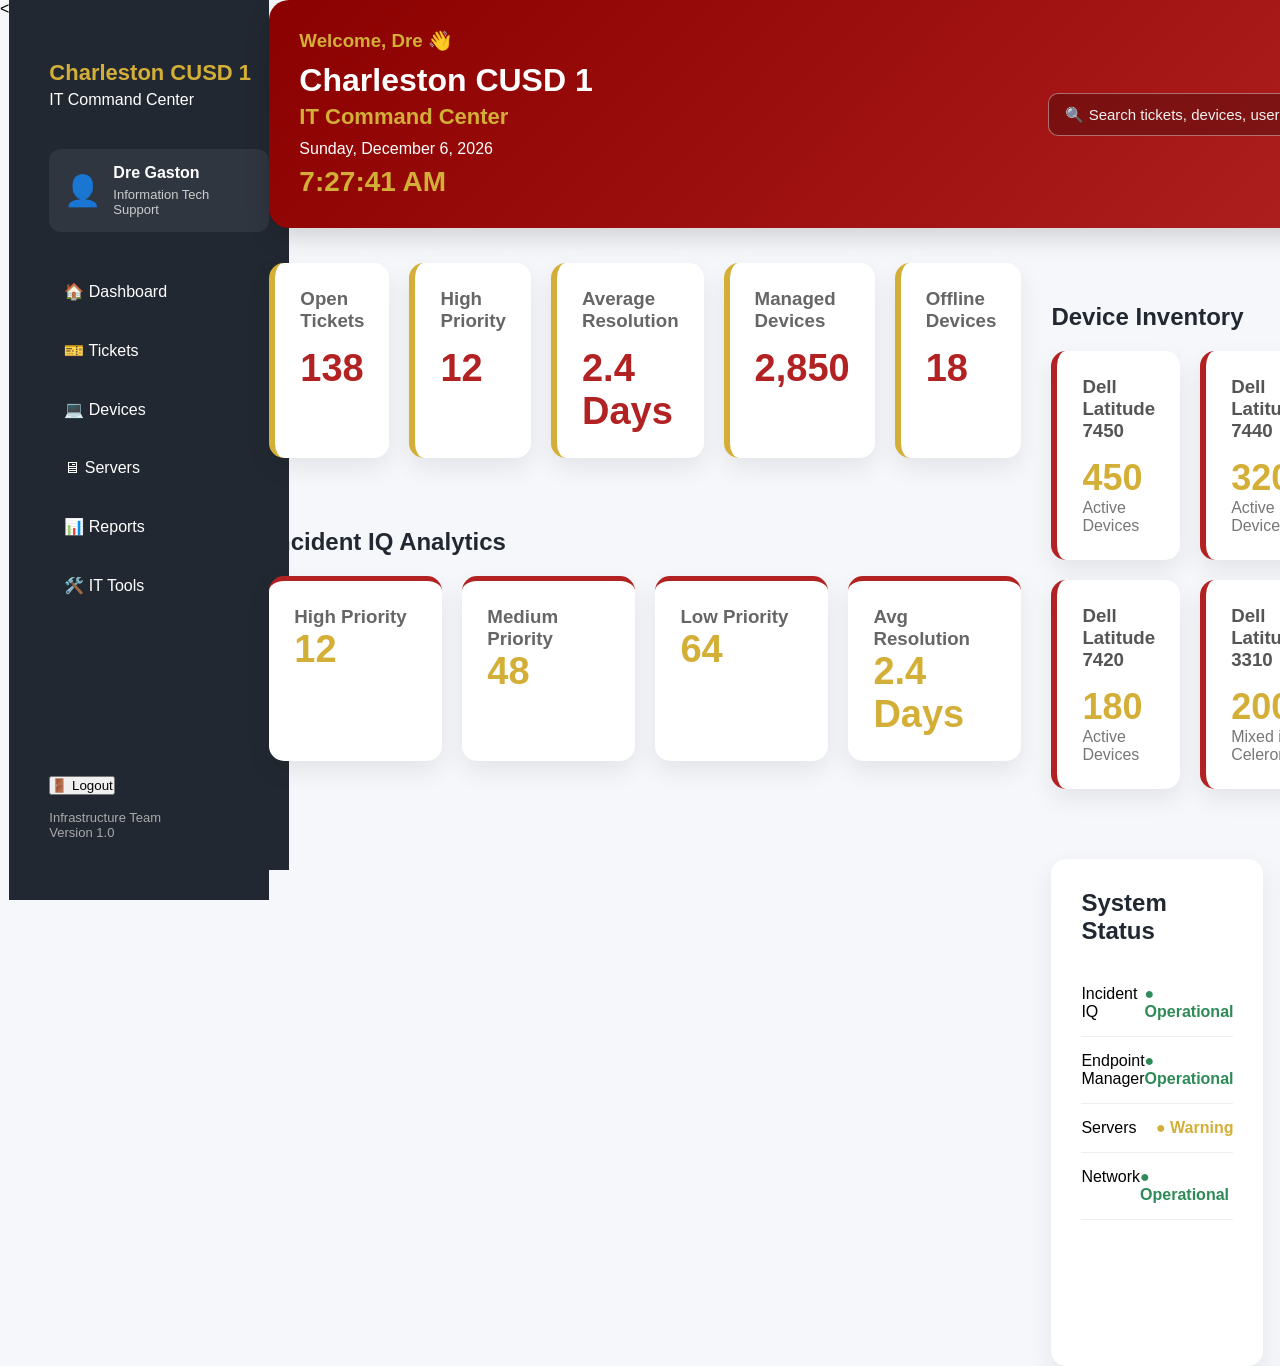
==== dashboard.html @ 1defe6ae "Add files via upload" ====
<<!DOCTYPE html>
<html lang="en">

<head>
    <meta charset="UTF-8">
    <meta name="viewport" content="width=device-width, initial-scale=1.0">
    <title>Charleston CUSD 1 IT Command Center</title>

    <link rel="stylesheet" href="style.css">
</head>

<body>

<div class="sidebar">
<div class="sidebar">

    <div class="brand">

        <h2>Charleston CUSD 1</h2>

        <p>IT Command Center</p>

    </div>
<div class="user-profile">

    <div class="user-icon">
        👤
    </div>

    <div>
        <h3>Dre Gaston</h3>
        <p>Information Tech Support</p>
    </div>

</div>

    
<nav>

    <a href="dashboard.html">
        🏠 Dashboard
    </a>

    <a href="tickets.html">
        🎫 Tickets
    </a>

    <a href="devices.html">
        💻 Devices
    </a>

    <a href="servers.html">
        🖥 Servers
    </a>

    <a href="reports.html">
        📊 Reports
    </a>
  <a href="it-tools.html">
    🛠️ IT Tools
</a>

</a>

    </a>


</nav>
       

    


  <div class="sidebar-footer">

    <button class="logout-btn" onclick="logout()">

        🚪 Logout

    </button>


    <br><br>

    Infrastructure Team

    <br>

    Version 1.0

</div>


</div>
    
</div>

<div class="main">

<header class="top-header">

    <div class="header-left">

        <h3>Welcome, Dre 👋</h3>

        <h1>Charleston CUSD 1</h1>
        <h2>IT Command Center</h2>

        <p id="currentDate"></p>

        <h2 id="liveClock"></h2>

    </div>


    <div class="header-right">

        <input 
            type="text" 
            class="search-box" 
            placeholder="🔍 Search tickets, devices, users..."
        >


        <button class="notify-btn">

            🔔 3

        </button>


    </div>


</header>
        

    </header>

   <div class="dashboard-layout">

    <div class="left-column">


        <div class="cards">

            <div class="card">
                <h3>Open Tickets</h3>
                <h1>138</h1>
            </div>

            <div class="card">
                <h3>High Priority</h3>
                <h1>12</h1>
            </div>

            <div class="card">
                <h3>Average Resolution</h3>
                <h1>2.4 Days</h1>
            </div>

            <div class="card">
                <h3>Managed Devices</h3>
                <h1>2,850</h1>
            </div>

            <div class="card">
                <h3>Offline Devices</h3>
                <h1>18</h1>
            </div>

        </div>



        <section class="analytics">

            <h2>Incident IQ Analytics</h2>

            <div class="analytics-grid">

                <div class="analytics-card">
                    <h3>High Priority</h3>
                    <h1>12</h1>
                </div>

                <div class="analytics-card">
                    <h3>Medium Priority</h3>
                    <h1>48</h1>
                </div>

                <div class="analytics-card">
                    <h3>Low Priority</h3>
                    <h1>64</h1>
                </div>

                <div class="analytics-card">
                    <h3>Avg Resolution</h3>
                    <h1>2.4 Days</h1>
                </div>

            </div>

        </section>


    </div>



    <div class="right-column">


        <section class="devices side-panel">

            <h2>Device Inventory</h2>

            <div class="device-grid">

                <div class="device-card">
                    <h3>Dell Latitude 7450</h3>
                    <h1>450</h1>
                    <p>Active Devices</p>
                </div>

                <div class="device-card">
                    <h3>Dell Latitude 7440</h3>
                    <h1>320</h1>
                    <p>Active Devices</p>
                </div>

                <div class="device-card">
                    <h3>Dell Latitude 7430</h3>
                    <h1>250</h1>
                    <p>Active Devices</p>
                </div>

                <div class="device-card">
                    <h3>Dell Latitude 7420</h3>
                    <h1>180</h1>
                    <p>Active Devices</p>
                </div>

                <div class="device-card">
                    <h3>Dell Latitude 3310</h3>
                    <h1>200</h1>
                    <p>Mixed i3 / Celeron</p>
                </div>

                <div class="device-card">
                    <h3>Dell Latitude 3140</h3>
                    <h1>60</h1>
                    <p>Active Devices</p>
                </div>

            </div>

        </section>



        <section class="operations">

            <div class="status-panel">

                <h2>System Status</h2>

                <div class="status-item">
                    <span>Incident IQ</span>
                    <strong class="online">● Operational</strong>
                </div>

                <div class="status-item">
                    <span>Endpoint Manager</span>
                    <strong class="online">● Operational</strong>
                </div>

                <div class="status-item">
                    <span>Servers</span>
                    <strong class="warning">● Warning</strong>
                </div>

                <div class="status-item">
                    <span>Network</span>
                    <strong class="online">● Operational</strong>
                </div>

            </div>


            <div class="activity-panel">

                <h2>Recent Activity</h2>

                <div class="activity">
                    <span>💻</span>
                    <p>
                    Dell Latitude Repair Completed - Library
                    <br>
                    <small>10 minutes ago</small>
                    </p>
                </div>

                <div class="activity">
                    <span>🔑</span>
                    <p>
                    Password reset completed
                    <br>
                    <small>25 minutes ago</small>
                    </p>
                </div>

                <div class="activity">
                    <span>🌐</span>
                    <p>
                    Network switch updated
                    <br>
                    <small>1 hour ago</small>
                    </p>
                </div>

            </div>

        </section>


    </div>

</div>


    </div>

</section>

    </div>


</section>

    </div>


</section>

</div>
 
        

</div>

<script>

function updateClock(){

    const now = new Date();


    document.getElementById("currentDate").innerHTML =

        now.toLocaleDateString("en-US", {

            weekday:"long",

            year:"numeric",

            month:"long",

            day:"numeric"

        });



    document.getElementById("liveClock").innerHTML =

        now.toLocaleTimeString("en-US", {

            hour:"numeric",

            minute:"2-digit",

            second:"2-digit"

        });

}


updateClock();


setInterval(updateClock,1000);


</script>

</body>
<!-- Your existing dashboard sections above -->


<section class="quick-actions">

<h2>Quick Actions</h2>

<div class="action-grid">

    <div class="action-card">
        <h3>🔑 Password Reset</h3>
        <p>Quick user account assistance</p>
        <button>Open</button>
    </div>


    <div class="action-card">
        <h3>💻 Deploy Software</h3>
        <p>Push applications to devices</p>
        <button>Open</button>
    </div>


    <div class="action-card">
        <h3>🎫 Create Ticket</h3>
        <p>Submit IT support request</p>
        <button>Open</button>
    </div>

<div class="action-card">
    <h3>🖥 Remote Support</h3>
    <p>Connect to user device</p>
    <button>Open</button>
</div>


</body>
</html>
---- style.css ----
*{
    margin:0;
    padding:0;
    box-sizing:border-box;
    font-family:Arial, Helvetica, sans-serif;
}

body{

    display:flex;

    background:#F5F7FA;

}

/* SIDEBAR */

.sidebar{

    width:260px;

    height:100vh;

    background:#222831;

    color:white;

    padding:30px;

}

.sidebar h2{

    color:#D4AF37;

    margin-bottom:5px;

}

.subtitle{

    color:#dddddd;

    margin-bottom:40px;

}

.sidebar ul{

    list-style:none;

}

.sidebar li{

    padding:16px;

    margin-bottom:10px;

    border-radius:10px;

    cursor:pointer;

    transition:.3s;

}

.sidebar li:hover{

    background:#B22222;

}

.active{

    background:#B22222;

}

.container {
    display: flex;
    flex-wrap: wrap;
}

header{

    margin-bottom:40px;

}

header h1{

    color:#222831;

}

header p{

    color:#666;

}

/* CARDS */

.cards{

    display:grid;

    grid-template-columns:repeat(5,1fr);

    gap:20px;

}

.card{

    background:white;

    border-left:6px solid #D4AF37;

    border-radius:15px;

    padding:25px;

    box-shadow:0 10px 25px rgba(0,0,0,.08);

}

.card h3{

    color:#666;

    margin-bottom:15px;

}

.card h1{

    color:#B22222;

    font-size:38px;

}/* TOP HEADER */

.top-header{

    display:flex;

    justify-content:space-between;

    align-items:center;

    margin-bottom:35px;

    background:linear-gradient(135deg,#8B0000,#B22222);

    padding:30px;

    border-radius:20px;

    box-shadow:0 10px 25px rgba(0,0,0,.15);

}


.top-header h1 {

    color:white;

    margin-bottom:5px;

}


.top-header p {

    color:white;

}


.header-status {

    display:flex;

    align-items:center;

    gap:10px;

    font-weight:bold;

}


.status-dot {

    width:12px;

    height:12px;

    background:#D4AF37;

    border-radius:50%;

}/* INCIDENT IQ ANALYTICS */


.analytics {

    margin-top:40px;

}


.analytics h2 {

    color:#222831;

    margin-bottom:20px;

}


.analytics-grid {

    display:grid;

    grid-template-columns:repeat(4,1fr);

    gap:20px;

}


.analytics-card {

    background:white;

    padding:25px;

    border-radius:15px;

    border-top:5px solid #B22222;

    box-shadow:0 10px 25px rgba(0,0,0,.08);

}


.analytics-card h3 {

    color:#666;

}


.analytics-card h1 {

    color:#D4AF37;

    font-size:38px;

}


/* CATEGORY BARS */


.ticket-types {

    background:white;

    margin-top:30px;

    padding:30px;

    border-radius:15px;

    box-shadow:0 10px 25px rgba(0,0,0,.08);

}


.bar {

    display:flex;

    align-items:center;

    gap:15px;

    margin:20px 0;

}


.bar span {

    width:100px;

    font-weight:bold;

}


.progress {

    flex:1;

    height:15px;

    background:#eeeeee;

    border-radius:20px;

}


.hardware {

    width:70%;

    height:100%;

    background:#B22222;

    border-radius:20px;

}


.software {

    width:50%;

    height:100%;

    background:#D4AF37;

    border-radius:20px;

}


.network {

    width:35%;

    height:100%;

    background:#222831;

    border-radius:20px;

}/* OPERATIONS SECTION */


.operations {

    display:grid;

    grid-template-columns:1fr 1fr;

    gap:30px;

    margin-top:40px;

}



.status-panel,
.activity-panel {

    background:white;

    padding:30px;

    border-radius:15px;

    box-shadow:0 10px 25px rgba(0,0,0,.08);

}



.status-panel h2,
.activity-panel h2 {

    margin-bottom:25px;

    color:#222831;

}



.status-item {

    display:flex;

    justify-content:space-between;

    padding:15px 0;

    border-bottom:1px solid #eeeeee;

}



.online {

    color:#2e8b57;

}



.warning {

    color:#D4AF37;

}



.activity {

    display:flex;

    gap:15px;

    padding:15px 0;

    border-bottom:1px solid #eeeeee;

}



.activity span {

    font-size:25px;

}



.activity p {

    margin:0;

    color:#333;

}



.activity small {

    color:#777;

}/* DEVICE INVENTORY */


.devices {

    margin-top:40px;

}


.devices h2 {

    margin-bottom:20px;

    color:#222831;

}


.device-grid {

    display:grid;

    grid-template-columns:repeat(2,1fr);

    gap:15px;

}


.device-card {

    background:white;

    padding:25px;

    border-radius:15px;

    border-left:6px solid #B22222;

    box-shadow:0 10px 25px rgba(0,0,0,.08);

}


.device-card h3 {

    color:#555;

    margin-bottom:15px;

}


.device-card h1 {

    color:#D4AF37;

    font-size:36px;

}


.device-card p {

    color:#777;

}.dashboard-layout {

    display:grid;

    grid-template-columns: 1fr 1fr;

    gap:30px;

}


.left-column,
.right-column {

    display:flex;

    flex-direction:column;

    gap:30px;

}/* SIDEBAR UPGRADE */


.sidebar {

    width:260px;

    height:100vh;

    background:#222831;

    padding:30px 20px;

    display:flex;

    flex-direction:column;

}


.brand h2 {

    color:#D4AF37;

    font-size:22px;

}


.brand p {

    color:white;

    margin-top:5px;

    margin-bottom:40px;

}


nav {

    display:flex;

    flex-direction:column;

    gap:10px;

}


nav a {

    color:white;

    text-decoration:none;

    padding:15px;

    border-radius:10px;

    cursor:pointer;

    transition:.3s;

}


nav a:hover {

    background:#B22222;

}


nav .active {

    background:#B22222;

    border-left:5px solid #D4AF37;

}


.sidebar-footer {

    margin-top:auto;

    color:#aaa;

    font-size:13px;

}/* TICKET PAGE */


.ticket-table {

    margin-top:40px;

    background:white;

    padding:30px;

    border-radius:15px;

    box-shadow:0 10px 25px rgba(0,0,0,.08);

}


.ticket-table h2 {

    margin-bottom:20px;

}



table {

    width:100%;

    border-collapse:collapse;

}


th {

    text-align:left;

    padding:15px;

    background:#222831;

    color:white;

}


td {

    padding:15px;

    border-bottom:1px solid #ddd;

}


.high {

    color:#B22222;

    font-weight:bold;

}


.medium {

    color:#D4AF37;

    font-weight:bold;

}


.low {

    color:#2e8b57;

    font-weight:bold;

}/* DEVICE PAGE */


.device-inventory {

    margin-top:40px;

}


.device-grid {

    display:grid;

    grid-template-columns:repeat(3,1fr);

    gap:20px;

}



.health-panel {

    margin-top:40px;

    background:white;

    padding:30px;

    border-radius:15px;

    box-shadow:0 10px 25px rgba(0,0,0,.08);

}



.health-item {

    display:flex;

    justify-content:space-between;

    padding:15px 0;

    border-bottom:1px solid #ddd;

    font-size:18px;

}/* SERVER PAGE */


.server-table {

    margin-top:40px;

    background:white;

    padding:30px;

    border-radius:15px;

    box-shadow:0 10px 25px rgba(0,0,0,.08);

}



.server-health {

    margin-top:40px;

    background:white;

    padding:30px;

    border-radius:15px;

    box-shadow:0 10px 25px rgba(0,0,0,.08);

}/* REPORTS PAGE */


.report-panel {

    margin-top:40px;

    background:white;

    padding:30px;

    border-radius:15px;

    box-shadow:0 10px 25px rgba(0,0,0,.08);

}



.chart {

    height:220px;

    display:flex;

    align-items:end;

    gap:30px;

    margin-top:30px;

}



.chart div {

    width:60px;

    background:#B22222;

    border-radius:10px 10px 0 0;

}



.months {

    display:flex;

    justify-content:space-around;

    margin-top:10px;

}/* LOGIN PAGE */


.login-body {

    height:100vh;

    display:flex;

    justify-content:center;

    align-items:center;

    background:#222831;

}



.login-box {

    background:white;

    width:400px;

    padding:40px;

    border-radius:20px;

    text-align:center;

    box-shadow:0 15px 35px rgba(0,0,0,.3);

}



.login-box h1 {

    color:#B22222;

}



.login-box h2 {

    color:#D4AF37;

    margin-bottom:30px;

}



.login-form {

    display:flex;

    flex-direction:column;

    text-align:left;

}



.login-form label {

    margin-top:15px;

    font-weight:bold;

}



.login-form input {

    padding:12px;

    margin-top:5px;

    border-radius:8px;

    border:1px solid #ccc;

}



.login-form button {

    width:100%;

    margin-top:25px;

    padding:15px;

    background:#B22222;

    color:white;

    border:none;

    border-radius:10px;

    font-size:17px;

    font-weight:bold;

    cursor:pointer;

    transition:.3s;

}


.login-form button:hover {

    background:#D4AF37;

    color:#222831;

}






.login-footer {

    margin-top:25px;

    color:#777;

}/* USER PROFILE */

.user-profile {

    display:flex;

    align-items:center;

    gap:12px;

    margin-bottom:35px;

    padding:15px;

    background:#2f3640;

    border-radius:12px;

}


.user-icon {

    font-size:30px;

}


.user-profile h3 {

    color:white;

    margin:0;

    font-size:16px;

}


.user-profile p {

    color:#ccc;

    margin:5px 0 0;

    font-size:13px;

}/* COMMAND CENTER HEADER */


.top-header{

    display:flex;

    justify-content:space-between;

    align-items:center;

    margin-bottom:35px;

}



.header-left h3{

    margin-bottom:10px;

    color:#D4AF37;

}



.header-left h1{

    margin:0;
    color:white;

}



#currentDate{

    margin-top:10px;

    font-size:16px;

}



#liveClock{

    color:#D4AF37;

    font-size:28px;

    margin-top:8px;

}



.header-right{

    display:flex;

    align-items:center;

    gap:15px;

}



.search-box{

    width:320px;

    padding:12px 16px;

    border-radius:10px;

    border:1px solid rgba(255,255,255,0.4);

    background:rgba(0,0,0,0.25);

    color:white;

    font-size:15px;

}


.search-box::placeholder{

    color:#f1f1f1;

}


.search-box:focus{

    outline:none;

    border-color:#D4AF37;

    box-shadow:0 0 10px rgba(212,175,55,.6);

}



.notify-btn{

    background:#B22222;

    color:white;

    border:none;

    padding:12px 18px;

    border-radius:10px;

    cursor:pointer;

    font-weight:bold;

}


.notify-btn:hover{

    background:#D4AF37;

    color:#222831;

}.header-left h2{

    color:#D4AF37;

    margin-top:5px;

    font-size:22px;

    font-weight:600;

}/* IT TOOLS CENTER */


.tools-section{

    margin-top:30px;

}



.tools-grid{

    display:grid;

    grid-template-columns:repeat(3,1fr);

    gap:20px;

}



.tool-card{

    background:white;

    padding:25px;

    border-radius:15px;

    box-shadow:0 5px 15px rgba(0,0,0,.1);

    transition:.3s;

}



.tool-card:hover{

    transform:translateY(-5px);

}



.tool-card h3{

    color:#8B0000;

}



.tool-card button{

    margin-top:15px;

    background:#D4AF37;

    border:none;

    padding:10px 20px;

    border-radius:8px;

    font-weight:bold;

    cursor:pointer;

}.tool-card{

    background:#ffffff;

    padding:25px;

    border-radius:15px;

    box-shadow:0 5px 15px rgba(0,0,0,.15);

    border-top:5px solid #8B0000;

    transition:.3s;

}


.tool-card:hover{

    transform:translateY(-8px);

    box-shadow:0 10px 25px rgba(139,0,0,.3);

}


.tool-card h3{

    color:#8B0000;

    margin-bottom:10px;

}


.tool-card p{

    color:#555;

}/* IT TOOLS BANNER */


.page-banner{

    display:flex;

    align-items:center;

    gap:20px;

    background:linear-gradient(135deg,#8B0000,#B22222);

    color:white;

    padding:25px;

    border-radius:20px;

    margin-bottom:30px;

}


.banner-icon{

    font-size:50px;

}


.page-banner h1{

    margin:0;

    color:white;

}


.page-banner p{

    margin-top:8px;

    color:#f1f1f1;

}.quick-actions{
    margin-top:30px;
}

.action-grid{
    display:grid;
    grid-template-columns:repeat(4,1fr);
    gap:20px;
}

.action-card{
    background:white;
    padding:20px;
    border-radius:15px;
    border-top:5px solid #8B0000;
    box-shadow:0 5px 15px rgba(0,0,0,.15);
}

.action-card h3{
    color:#8B0000;
}

.action-card button{
    background:#D4AF37;
    border:none;
    padding:10px 18px;
    border-radius:8px;
    cursor:pointer;
    font-weight:bold;
}.tool-card button{

    background:#8B0000;

    color:white;

    border:none;

    padding:12px 20px;

    border-radius:8px;

    font-weight:bold;

    cursor:pointer;

    margin-top:15px;

}


.tool-card button:hover{

    background:#D4AF37;

    color:black;
}footer {
    width: 100%;
    text-align: center;
    padding: 20px;
    margin-top: 40px;
    color: white;
    background: #8B0000;
    box-sizing: border-box;
    clear: both;
}footer {
    width: 100%;
    display: block;
    clear: both;
    text-align: center;
    padding: 20px;
    margin-top: 40px;
    background: #8B0000;
    color: white;
    box-sizing: border-box;
}footer {
    flex-basis: 100%;
    width: 100%;
    text-align: center;
    padding: 20px;
    margin-top: 40px;
    background:#8B0000;
    color:white;
}
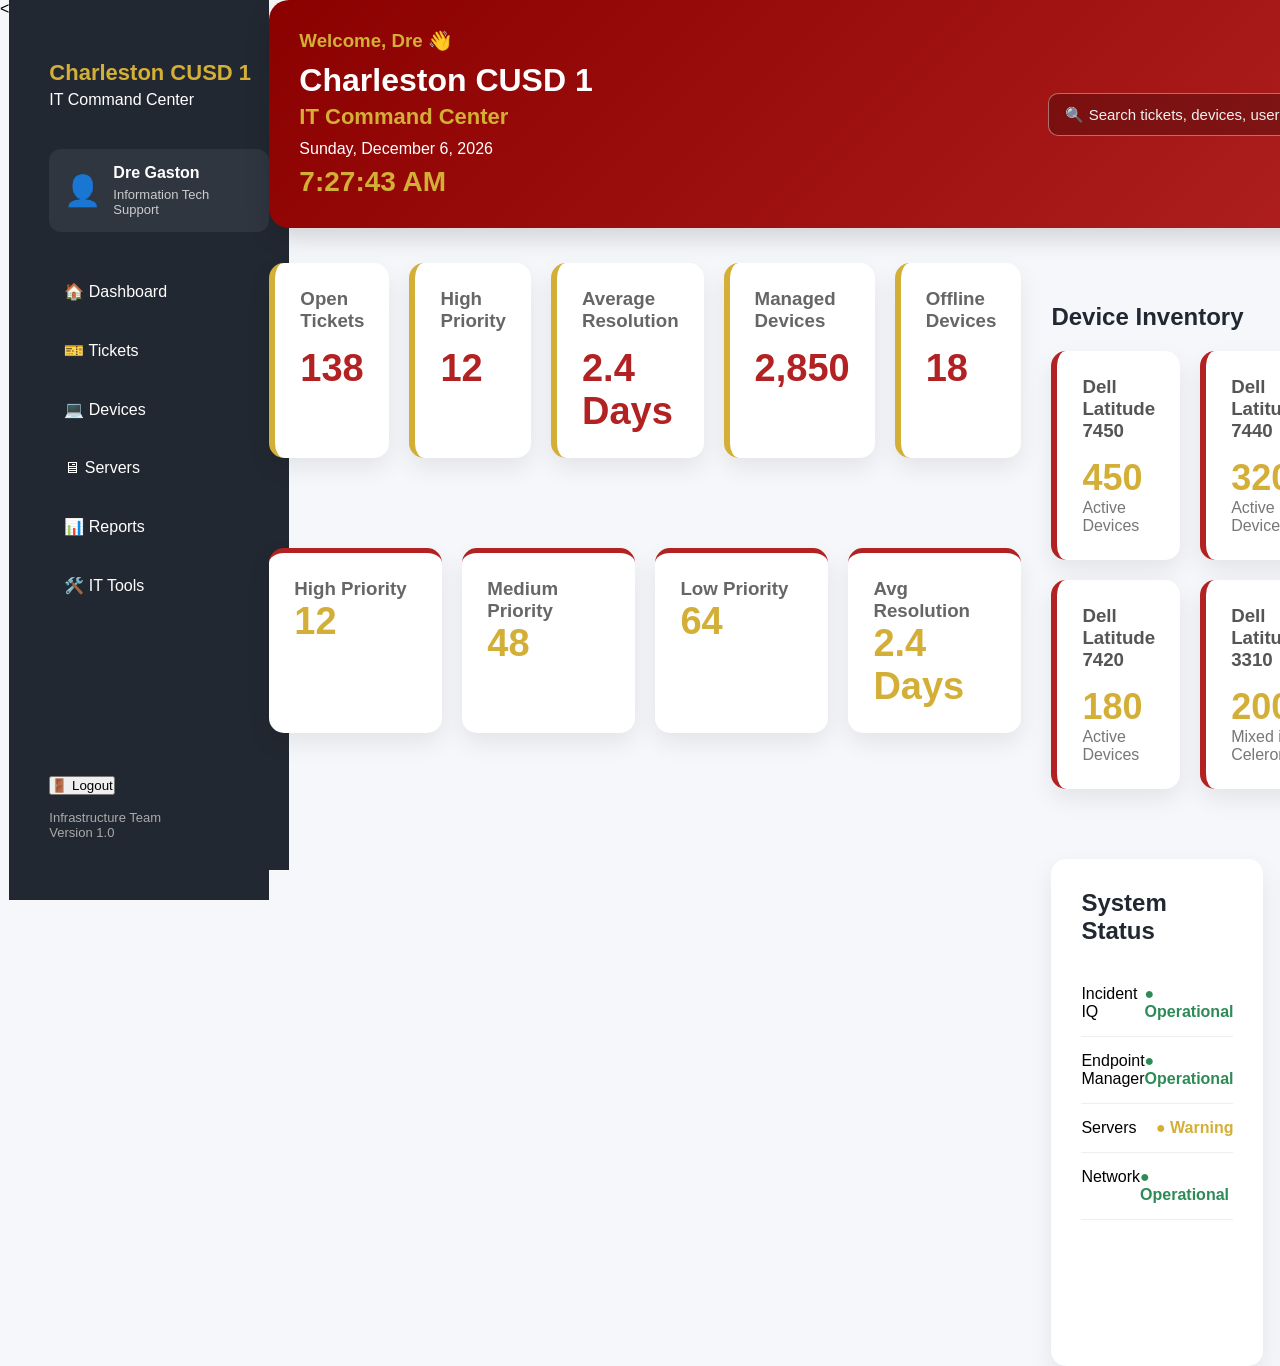
==== commit d37f292b: "Add files via upload" ====
--- a/dashboard.html
+++ b/dashboard.html
@@ -175,7 +175,7 @@
 
         <section class="analytics">
 
-            <h2>Incident IQ Analytics</h2>
+            <h2></h2>
 
             <div class="analytics-grid">
 
